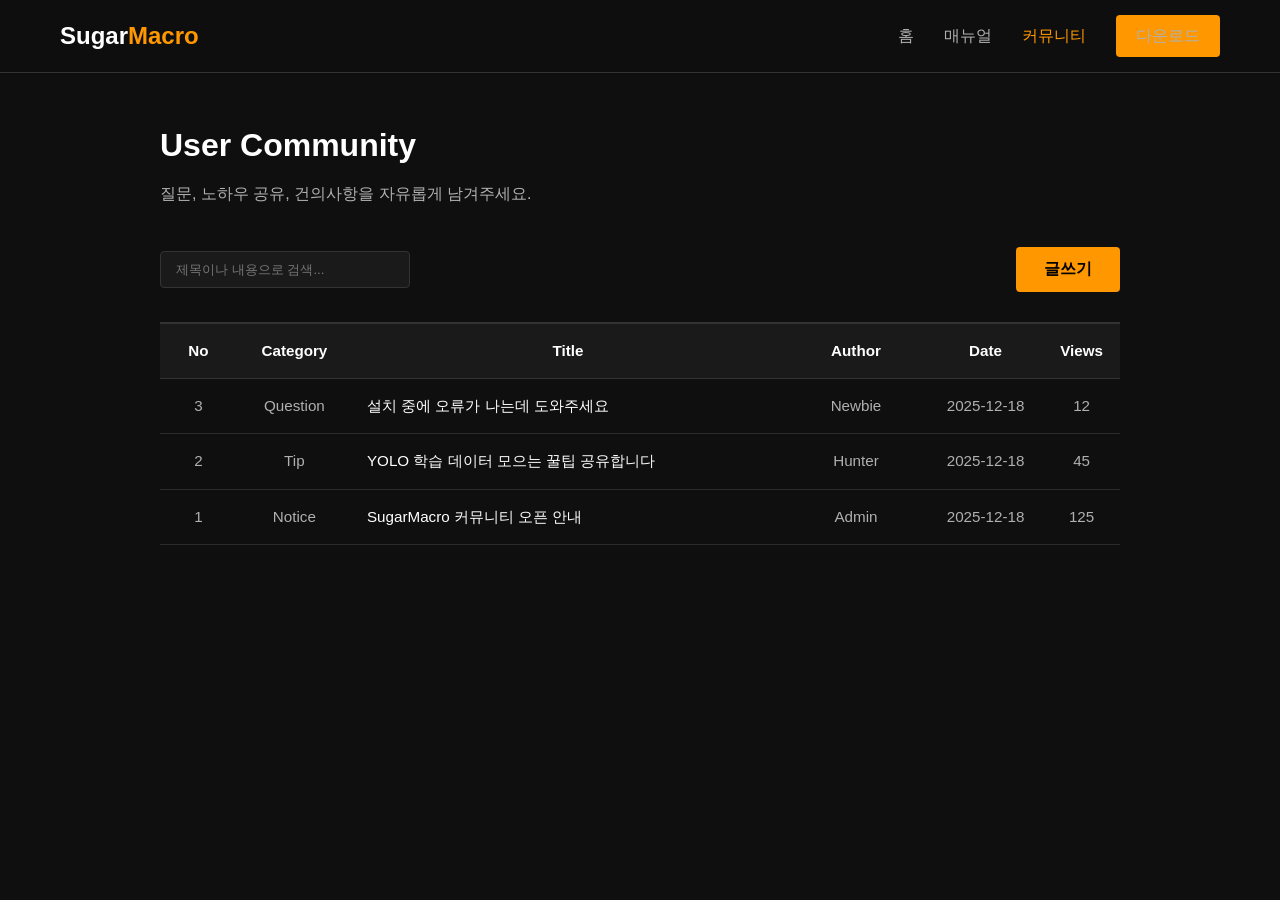
==== community.html @ a1895cc7 "Prepare for GitHub Pages Deployment" ====
<!DOCTYPE html>
<html lang="ko">

<head>
    <meta charset="UTF-8">
    <meta name="viewport" content="width=device-width, initial-scale=1.0">
    <title>Community - SugarMacro</title>
    <link rel="stylesheet" href="css/style.css">
</head>

<body>
    <nav class="navbar">
        <div class="nav-container">
            <div class="logo"><a href="index.html">Sugar<span class="highlight">Macro</span></a></div>
            <ul class="nav-links">
                <li><a href="index.html">홈</a></li>
                <li><a href="usage.html">매뉴얼</a></li>
                <li><a href="community.html" class="active">커뮤니티</a></li>
                <li><a href="download.html" class="btn-primary" style="padding: 8px 20px;">다운로드</a></li>
            </ul>
        </div>
    </nav>

    <div class="board-container">
        <h1 style="margin-bottom: 10px;">User Community</h1>
        <p style="color: var(--text-muted); margin-bottom: 40px;">질문, 노하우 공유, 건의사항을 자유롭게 남겨주세요.</p>

        <div class="board-header">
            <div class="board-search">
                <input type="text" id="searchInput" placeholder="제목이나 내용으로 검색...">
            </div>
            <button class="btn-primary" onclick="openWriteModal()">글쓰기</button>
        </div>

        <table class="board-table">
            <thead>
                <tr>
                    <th width="8%">No</th>
                    <th width="12%">Category</th>
                    <th width="45%">Title</th>
                    <th width="15%">Author</th>
                    <th width="12%">Date</th>
                    <th width="8%">Views</th>
                </tr>
            </thead>
            <tbody id="boardList">
                <!-- JS will populate this -->
            </tbody>
        </table>

        <!-- Write Modal -->
        <div id="writeModal" class="modal">
            <div class="modal-content">
                <span class="close-modal" onclick="closeWriteModal()">&times;</span>
                <h2 style="margin-bottom: 20px;">새 게시글 작성</h2>
                <form id="writeForm" class="write-form" onsubmit="submitPost(event)">
                    <div style="display: flex; gap: 10px;">
                        <input type="text" id="postAuthor" placeholder="작성자명" required style="flex: 1;">
                        <select id="postCategory" style="flex: 1;">
                            <option value="General">자유</option>
                            <option value="Question">질문</option>
                            <option value="Tip">노하우</option>
                        </select>
                    </div>
                    <input type="text" id="postTitle" placeholder="제목을 입력하세요" required>
                    <textarea id="postContent" placeholder="내용을 입력하세요..." required></textarea>
                    <div style="text-align: right; margin-top: 10px;">
                        <button type="button" class="btn-secondary" onclick="closeWriteModal()">취소</button>
                        <button type="submit" class="btn-primary">등록</button>
                    </div>
                </form>
            </div>
        </div>

        <!-- View Modal -->
        <div id="viewModal" class="modal">
            <div class="modal-content">
                <span class="close-modal" onclick="closeViewModal()">&times;</span>
                <div id="viewContent">
                    <!-- JS populated -->
                </div>
            </div>
        </div>

    </div>

    <script src="js/community.js"></script>
</body>

</html>
---- css/style.css ----
:root {
    --bg-color: #0f0f0f;
    /* Deep Dark Grey/Black */
    --surface-bg: #1a1a1a;
    --card-bg: #222222;
    --primary: #FF9800;
    /* Vibrant Orange */
    --secondary: #FFB74D;
    --text-main: #ffffff;
    --text-muted: #b0b0b0;
    --border-color: #333333;
    --font-heading: 'Pretendard', 'Inter', sans-serif;
    /* Korean friendly font */
    --font-body: 'Pretendard', 'Inter', sans-serif;
    --sidebar-width: 250px;
}

@import url("https://cdn.jsdelivr.net/gh/orioncactus/pretendard@v1.3.9/dist/web/static/pretendard.css");

* {
    margin: 0;
    padding: 0;
    box-sizing: border-box;
}

body {
    background-color: var(--bg-color);
    color: var(--text-main);
    font-family: var(--font-body);
    overflow-x: hidden;
    line-height: 1.6;
}

/* Utilities */
.container {
    max-width: 1200px;
    margin: 0 auto;
    padding: 0 20px;
}

.highlight {
    color: var(--primary);
}

.btn-primary {
    background: var(--primary);
    color: #000;
    font-weight: 700;
    padding: 12px 28px;
    border-radius: 4px;
    text-decoration: none;
    transition: all 0.2s;
    border: none;
    cursor: pointer;
    font-size: 1rem;
    display: inline-block;
}

.btn-primary:hover {
    background: var(--secondary);
    transform: translateY(-2px);
}

.btn-secondary {
    background: transparent;
    border: 1px solid var(--text-muted);
    color: var(--text-main);
    padding: 12px 28px;
    border-radius: 4px;
    text-decoration: none;
    transition: all 0.2s;
    font-size: 1rem;
    display: inline-block;
}

.btn-secondary:hover {
    border-color: var(--text-main);
    background: rgba(255, 255, 255, 0.05);
}

/* Navbar */
.navbar {
    background: rgba(15, 15, 15, 0.9);
    backdrop-filter: blur(10px);
    border-bottom: 1px solid var(--border-color);
    position: fixed;
    top: 0;
    width: 100%;
    z-index: 1000;
    padding: 15px 0;
}

.nav-container {
    display: flex;
    justify-content: space-between;
    align-items: center;
    max-width: 1200px;
    margin: 0 auto;
    padding: 0 20px;
}

.logo a {
    font-size: 1.5rem;
    font-weight: 800;
    color: var(--text-main);
    text-decoration: none;
    font-family: var(--font-heading);
}

.nav-links {
    display: flex;
    gap: 30px;
    list-style: none;
    align-items: center;
}

.nav-links a {
    color: var(--text-muted);
    text-decoration: none;
    font-weight: 500;
    transition: color 0.2s;
}

.nav-links a:hover,
.nav-links a.active {
    color: var(--primary);
}

/* Hero Section */
#hero {
    height: 100vh;
    display: flex;
    align-items: center;
    padding-top: 80px;
    position: relative;
    overflow: hidden;
}

.hero-bg-img {
    position: absolute;
    top: 50%;
    right: 0;
    transform: translateY(-50);
    width: 65%;
    /* Larger */
    opacity: 0.8;
    /* Much brighter */
    z-index: -1;
    mask-image: linear-gradient(to left, rgba(0, 0, 0, 1), rgba(0, 0, 0, 0.1));
    -webkit-mask-image: linear-gradient(to left, rgba(0, 0, 0, 1), rgba(0, 0, 0, 0.1));
    filter: contrast(1.2) saturate(1.2);
    /* Pop colors */
}

/* Feature Tabs Section */
#features {
    padding: 100px 0;
    background: var(--surface-bg);
    background-image: url('../assets/tech_texture.png');
    background-blend-mode: overlay;
    background-size: 200px;
    background-attachment: fixed;
}

.features-layout {
    display: flex;
    gap: 50px;
    margin-top: 50px;
    align-items: flex-start;
}

.feature-list {
    flex: 1;
    display: flex;
    flex-direction: column;
    gap: 20px;
}

.feature-item {
    padding: 25px;
    border-left: 3px solid var(--border-color);
    cursor: pointer;
    transition: all 0.3s;
}

.feature-item h3 {
    font-size: 1.5rem;
    margin-bottom: 10px;
    color: var(--text-muted);
}

.feature-item p {
    color: var(--text-muted);
    font-size: 1rem;
    display: none;
    /* Hidden by default */
}

/* Active State */
.feature-item.active {
    border-left-color: var(--primary);
    background: linear-gradient(90deg, rgba(255, 152, 0, 0.05), transparent);
}

.feature-item.active h3 {
    color: var(--text-main);
}

.feature-item.active p {
    display: block;
    animation: slideDown 0.3s ease;
}

@keyframes slideDown {
    from {
        opacity: 0;
        transform: translateY(-10px);
    }

    to {
        opacity: 1;
        transform: translateY(0);
    }
}

.feature-visual {
    flex: 1.5;
    background: #000;
    border-radius: 8px;
    overflow: hidden;
    border: 1px solid var(--border-color);
    aspect-ratio: 16/9;
    position: relative;
    display: flex;
    align-items: center;
    justify-content: center;
}

.feature-img-placeholder {
    color: var(--text-muted);
    font-size: 1.2rem;
}

/* Specs Table */
#specs {
    padding: 100px 0;
}

.specs-table {
    width: 100%;
    border-collapse: collapse;
    margin-top: 40px;
    border: 1px solid var(--border-color);
}

.specs-table th,
.specs-table td {
    padding: 20px;
    text-align: left;
    border-bottom: 1px solid var(--border-color);
}

.specs-table th {
    background: var(--surface-bg);
    color: var(--text-muted);
    width: 30%;
}

/* Community Page Styles */
.board-container {
    padding: 120px 20px 80px;
    max-width: 1000px;
    margin: 0 auto;
    min-height: 80vh;
}

.board-header {
    display: flex;
    justify-content: space-between;
    align-items: center;
    margin-bottom: 30px;
}

.board-search input {
    padding: 10px 15px;
    background: var(--surface-bg);
    border: 1px solid var(--border-color);
    color: var(--text-main);
    border-radius: 4px;
    width: 250px;
}

.board-table {
    width: 100%;
    border-collapse: collapse;
    font-size: 0.95rem;
}

.board-table th {
    background: var(--surface-bg);
    padding: 15px;
    text-align: center;
    border-top: 2px solid var(--border-color);
    border-bottom: 1px solid var(--border-color);
}

.board-table td {
    padding: 15px;
    border-bottom: 1px solid #2a2a2a;
    text-align: center;
    color: var(--text-muted);
}

.board-table td.title-col {
    text-align: left;
    color: var(--text-main);
    cursor: pointer;
}

.board-table td.title-col:hover {
    text-decoration: underline;
    color: var(--primary);
}

/* Simple Modal */
.modal {
    display: none;
    position: fixed;
    z-index: 2000;
    left: 0;
    top: 0;
    width: 100%;
    height: 100%;
    background-color: rgba(0, 0, 0, 0.8);
    backdrop-filter: blur(5px);
}

.modal-content {
    background-color: var(--surface-bg);
    margin: 5% auto;
    padding: 40px;
    border: 1px solid var(--border-color);
    width: 80%;
    max-width: 800px;
    border-radius: 8px;
    position: relative;
    box-shadow: 0 10px 30px rgba(0, 0, 0, 0.5);
}

.close-modal {
    color: #aaa;
    float: right;
    font-size: 28px;
    font-weight: bold;
    cursor: pointer;
}

.close-modal:hover {
    color: var(--text-main);
}

.write-form {
    display: flex;
    flex-direction: column;
    gap: 15px;
}

.write-form input,
.write-form textarea,
.write-form select {
    background: #0f0f0f;
    border: 1px solid var(--border-color);
    padding: 12px;
    color: var(--text-main);
    border-radius: 4px;
    font-family: inherit;
}

.write-form textarea {
    height: 300px;
    resize: vertical;
}

/* Responsive */
@media (max-width: 768px) {
    .features-layout {
        flex-direction: column;
    }

    .nav-links {
        display: none;
    }

    .board-table th:nth-child(4),
    .board-table td:nth-child(4),
    .board-table th:nth-child(5),
    .board-table td:nth-child(5) {
        display: none;
        /* Hide Date/View on mobile */
    }
}

/* Documentation Images */
.doc-img {
    width: 100%;
    border-radius: 8px;
    margin: 20px 0;
    border: 1px solid var(--border-color);
    box-shadow: 0 5px 15px rgba(0, 0, 0, 0.3);
}

/* Documentation Images & Layout */
.doc-grid {
    display: grid;
    grid-template-columns: 1fr;
    gap: 2rem;
    align-items: start;
    margin-top: 1.5rem;
}

@media (min-width: 968px) {
    .doc-grid {
        grid-template-columns: 1fr 1fr;
    }

    .doc-grid.reverse {
        direction: rtl;
    }

    .doc-grid.reverse>* {
        direction: ltr;
    }
}

.doc-text {
    line-height: 1.7;
}

.doc-img {
    width: 100%;
    max-height: 400px;
    object-fit: contain;
    background: #111;
    border-radius: 8px;
    border: 1px solid var(--border-color);
    box-shadow: 0 5px 15px rgba(0, 0, 0, 0.3);
    transition: transform 0.3s;
}

.doc-img:hover {
    transform: scale(1.02);
}

/* --- Visual Enhancements --- */

/* 1. Gradient Text */
.text-gradient {
    background: linear-gradient(135deg, var(--primary), #ff4d4d);
    -webkit-background-clip: text;
    -webkit-text-fill-color: transparent;
    background-clip: text;
    color: transparent;
}

/* 2. Floating Animation */
@keyframes float {
    0% {
        transform: translateY(0px);
    }

    50% {
        transform: translateY(-20px);
    }

    100% {
        transform: translateY(0px);
    }
}

.floating {
    animation: float 6s ease-in-out infinite;
}

/* 3. Neon Glow Button */
.btn-primary.glow {
    position: relative;
    overflow: hidden;
    transition: all 0.3s ease;
}

.btn-primary.glow:hover {
    box-shadow: 0 0 20px rgba(255, 159, 28, 0.6), 0 0 40px rgba(255, 159, 28, 0.3);
    transform: translateY(-2px);
}

.btn-primary.glow::after {
    content: '';
    position: absolute;
    top: -50%;
    left: -50%;
    width: 200%;
    height: 200%;
    background: radial-gradient(circle, rgba(255, 255, 255, 0.2) 0%, transparent 60%);
    opacity: 0;
    transform: scale(0.5);
    transition: opacity 0.3s, transform 0.3s;
}

.btn-primary.glow:hover::after {
    opacity: 1;
    transform: scale(1);
}

/* 4. Animated Grid Background */
.hero-animated-bg {
    position: absolute;
    top: 0;
    left: 0;
    width: 100%;
    height: 100%;
    z-index: -2;
    background:
        linear-gradient(transparent 0%, rgba(255, 159, 28, 0.05) 50%, transparent 100%),
        linear-gradient(90deg, rgba(255, 255, 255, 0.03) 1px, transparent 1px),
        linear-gradient(rgba(255, 255, 255, 0.03) 1px, transparent 1px);
    background-size: 100% 100%, 40px 40px, 40px 40px;
    animation: gridMove 20s linear infinite;
    opacity: 0.5;
}

@keyframes gridMove {
    0% {
        background-position: 0 0, 0 0, 0 0;
    }

    100% {
        background-position: 0 100%, 0 0, 0 40px;
    }
}

/* Scroll Reveal */
.reveal {
    opacity: 0;
    transform: translateY(30px);
    transition: all 1s ease;
}

.reveal.active {
    opacity: 1;
    transform: translateY(0);
}

/* --- Documentation Layout (Renewal) --- */
.doc-header-spacer {
    height: 100px;
    /* Space for fixed navbar */
}

.doc-layout {
    display: grid;
    grid-template-columns: 250px 1fr;
    gap: 40px;
    max-width: 1200px;
    margin: 0 auto;
    padding: 40px 20px;
    position: relative;
    align-items: start;
}

/* Sidebar */
.doc-sidebar {
    position: sticky;
    top: 100px;
    background: rgba(255, 255, 255, 0.03);
    backdrop-filter: blur(10px);
    border: 1px solid rgba(255, 255, 255, 0.1);
    border-radius: 12px;
    padding: 20px;
}

.doc-sidebar h3 {
    font-size: 1.1rem;
    margin-bottom: 20px;
    color: var(--primary);
    text-transform: uppercase;
    letter-spacing: 1px;
}

.doc-nav li {
    margin-bottom: 10px;
}

.doc-nav a {
    display: block;
    padding: 8px 12px;
    color: var(--text-muted);
    transition: all 0.3s;
    border-radius: 6px;
    font-size: 0.95rem;
}

.doc-nav a:hover,
.doc-nav a.active {
    color: #fff;
    background: rgba(255, 159, 28, 0.1);
    padding-left: 18px;
    /* Slide effect */
}

/* Main Content Area */
.doc-main {
    display: flex;
    flex-direction: column;
    gap: 40px;
}

.doc-card {
    background: rgba(20, 20, 20, 0.8);
    border: 1px solid rgba(255, 255, 255, 0.05);
    border-radius: 16px;
    padding: 40px;
    box-shadow: 0 10px 30px rgba(0, 0, 0, 0.3);
}

.doc-card h2 {
    font-size: 1.8rem;
    margin-bottom: 25px;
    padding-bottom: 15px;
    border-bottom: 1px solid rgba(255, 255, 255, 0.1);
    color: #fff;
}

/* Step Guide Styles */
.step-guide {
    display: flex;
    flex-direction: column;
    gap: 20px;
}

.step-item {
    display: flex;
    gap: 20px;
    background: rgba(255, 255, 255, 0.02);
    padding: 20px;
    border-radius: 10px;
    border-left: 3px solid var(--primary);
}

.step-badge {
    background: var(--primary);
    color: #000;
    width: 30px;
    height: 30px;
    border-radius: 50%;
    display: flex;
    align-items: center;
    justify-content: center;
    font-weight: bold;
    flex-shrink: 0;
}

/* Responsive */
@media (max-width: 900px) {
    .doc-layout {
        grid-template-columns: 1fr;
    }

}

/* --- Main Page Renewal --- */

/* Hero Glass Card */
.hero-glass {
    background: rgba(255, 255, 255, 0.03);
    backdrop-filter: blur(10px);
    border: 1px solid rgba(255, 255, 255, 0.1);
    padding: 60px;
    border-radius: 24px;
    max-width: 800px;
    position: relative;
    z-index: 1;
    box-shadow: 0 20px 50px rgba(0, 0, 0, 0.5);
}

.hero-title {
    font-family: 'Orbitron', 'Pretendard', sans-serif;
    /* Tech feel */
    font-size: 3.5rem;
    line-height: 1.2;
    margin-bottom: 30px;
    text-shadow: 0 0 20px rgba(255, 159, 28, 0.3);
}

/* Stats Section */
.stats-section {
    padding: 60px 0;
    background: linear-gradient(to bottom, #0f0f0f, #161616);
    border-bottom: 1px solid var(--border-color);
}

.stats-grid {
    display: flex;
    justify-content: space-around;
    flex-wrap: wrap;
    gap: 30px;
    text-align: center;
}

.stat-item h3 {
    font-size: 3rem;
    font-weight: 800;
    color: var(--primary);
    font-family: 'Orbitron', sans-serif;
    margin-bottom: 10px;
}

.stat-item p {
    color: var(--text-muted);
    font-size: 1.1rem;
    text-transform: uppercase;
    letter-spacing: 2px;
}

/* Responsive adjustment for Hero */
@media (max-width: 768px) {
    .hero-title {
        font-size: 2.2rem;
    }

    .hero-glass {
        padding: 30px;
    }

    .stats-grid {
        flex-direction: column;
        align-items: center;
    }
}
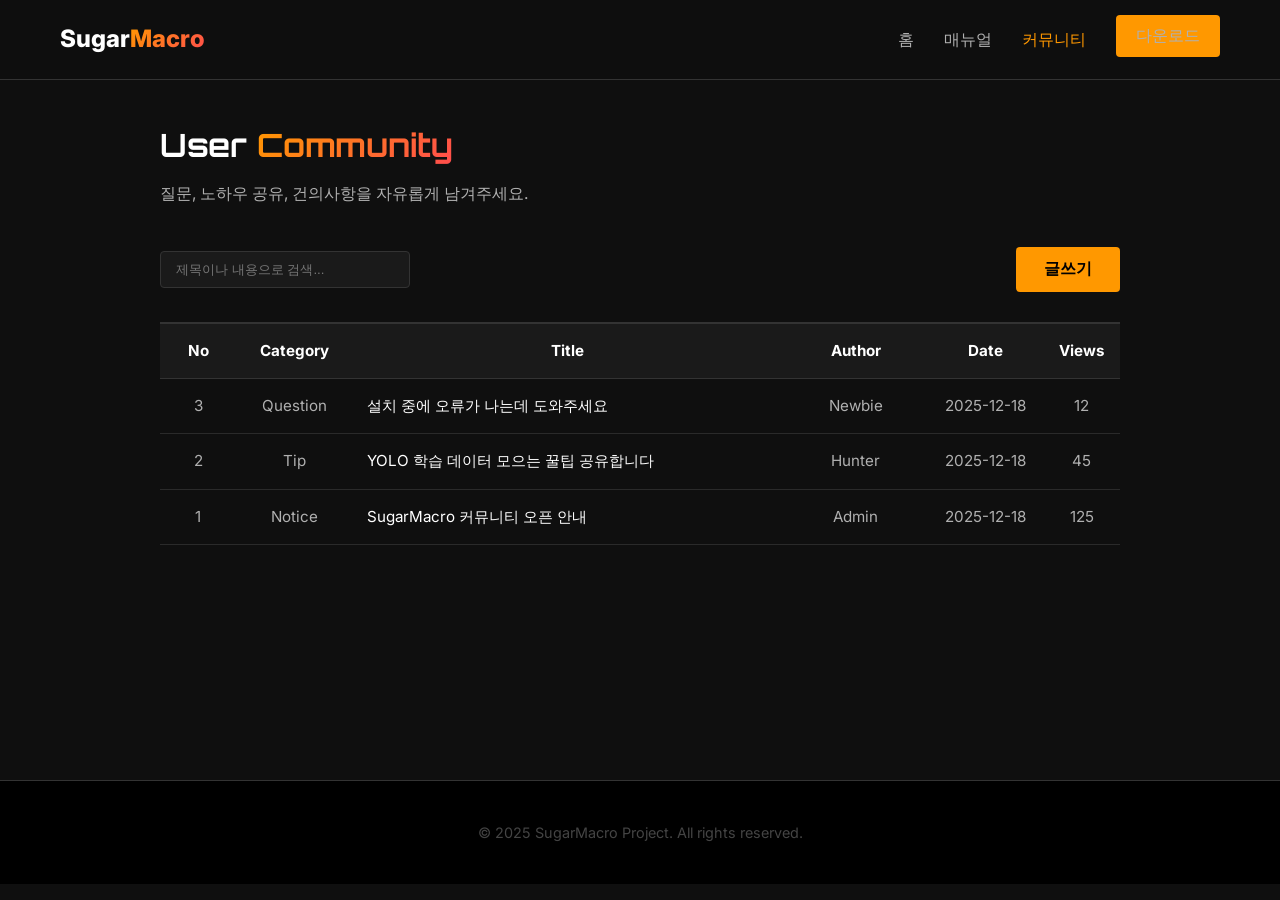
==== commit 6359ea1b: "Renew community.html with modern design" ====
--- a/community.html
+++ b/community.html
@@ -4,32 +4,38 @@
 <head>
     <meta charset="UTF-8">
     <meta name="viewport" content="width=device-width, initial-scale=1.0">
-    <title>Community - SugarMacro</title>
+    <title>커뮤니티 - SugarMacro</title>
     <link rel="stylesheet" href="css/style.css">
+    <link rel="preconnect" href="https://fonts.googleapis.com">
+    <link rel="preconnect" href="https://fonts.gstatic.com" crossorigin>
+    <link
+        href="https://fonts.googleapis.com/css2?family=Inter:wght@300;400;600;800&family=Orbitron:wght@500;700;900&display=swap"
+        rel="stylesheet">
 </head>
 
 <body>
-    <nav class="navbar">
+    <nav class="navbar glass">
         <div class="nav-container">
-            <div class="logo"><a href="index.html">Sugar<span class="highlight">Macro</span></a></div>
+            <div class="logo"><a href="index.html">Sugar<span class="highlight text-gradient">Macro</span></a></div>
             <ul class="nav-links">
                 <li><a href="index.html">홈</a></li>
                 <li><a href="usage.html">매뉴얼</a></li>
                 <li><a href="community.html" class="active">커뮤니티</a></li>
-                <li><a href="download.html" class="btn-primary" style="padding: 8px 20px;">다운로드</a></li>
+                <li><a href="download.html" class="btn-primary glow" style="padding: 8px 20px;">다운로드</a></li>
             </ul>
         </div>
     </nav>
 
     <div class="board-container">
-        <h1 style="margin-bottom: 10px;">User Community</h1>
+        <h1 style="margin-bottom: 10px; font-family: 'Orbitron', sans-serif;">User <span
+                class="highlight text-gradient">Community</span></h1>
         <p style="color: var(--text-muted); margin-bottom: 40px;">질문, 노하우 공유, 건의사항을 자유롭게 남겨주세요.</p>
 
         <div class="board-header">
             <div class="board-search">
                 <input type="text" id="searchInput" placeholder="제목이나 내용으로 검색...">
             </div>
-            <button class="btn-primary" onclick="openWriteModal()">글쓰기</button>
+            <button class="btn-primary glow" onclick="openWriteModal()">글쓰기</button>
         </div>
 
         <table class="board-table">
@@ -66,7 +72,7 @@
                     <textarea id="postContent" placeholder="내용을 입력하세요..." required></textarea>
                     <div style="text-align: right; margin-top: 10px;">
                         <button type="button" class="btn-secondary" onclick="closeWriteModal()">취소</button>
-                        <button type="submit" class="btn-primary">등록</button>
+                        <button type="submit" class="btn-primary glow">등록</button>
                     </div>
                 </form>
             </div>
@@ -84,6 +90,15 @@
 
     </div>
 
+    <footer
+        style="background: #000; padding: 40px 0; text-align: center; border-top: 1px solid var(--border-color); margin-top: 60px;">
+        <div class="container">
+            <p style="font-size: 0.9rem; color: #444;">
+                &copy; 2025 SugarMacro Project. All rights reserved.
+            </p>
+        </div>
+    </footer>
+
     <script src="js/community.js"></script>
 </body>
 
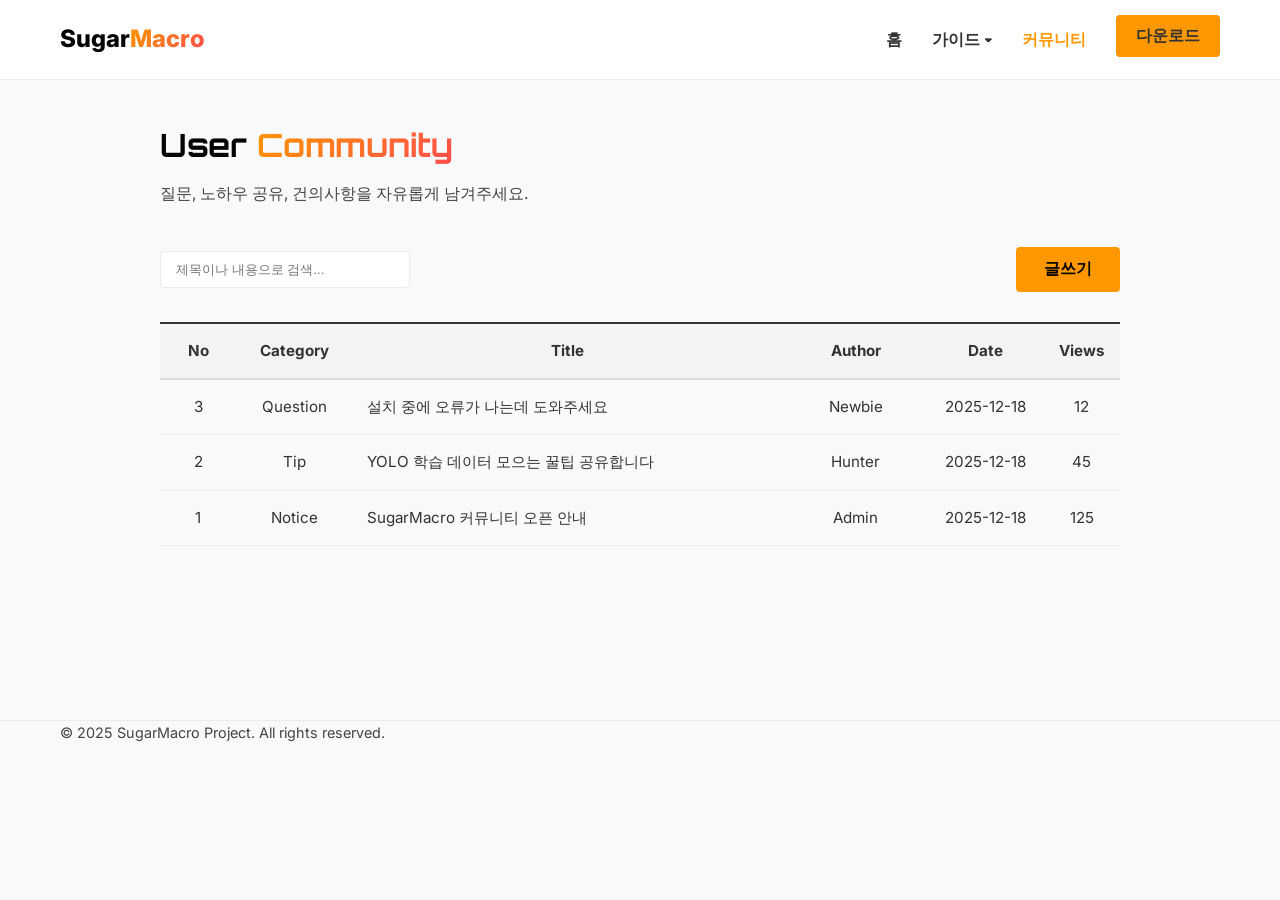
==== commit f1f50f63: "Renew website: Bright theme, Dual products, Mobile support, Stats update" ====
--- a/community.html
+++ b/community.html
@@ -13,13 +13,26 @@
         rel="stylesheet">
 </head>
 
-<body>
-    <nav class="navbar glass">
+<body class="light-theme">
+    <nav class="navbar">
         <div class="nav-container">
             <div class="logo"><a href="index.html">Sugar<span class="highlight text-gradient">Macro</span></a></div>
+
+            <div class="hamburger" onclick="toggleMenu()">
+                <span></span>
+                <span></span>
+                <span></span>
+            </div>
+
             <ul class="nav-links">
                 <li><a href="index.html">홈</a></li>
-                <li><a href="usage.html">매뉴얼</a></li>
+                <li class="nav-dropdown">
+                    <a href="#">가이드 ▾</a>
+                    <div class="nav-dropdown-content">
+                        <a href="usage_yolo.html">🤖 YOLO Studio 가이드</a>
+                        <a href="usage.html">🎮 SugarMacro 가이드</a>
+                    </div>
+                </li>
                 <li><a href="community.html" class="active">커뮤니티</a></li>
                 <li><a href="download.html" class="btn-primary glow" style="padding: 8px 20px;">다운로드</a></li>
             </ul>
@@ -27,13 +40,14 @@
     </nav>
 
     <div class="board-container">
-        <h1 style="margin-bottom: 10px; font-family: 'Orbitron', sans-serif;">User <span
+        <h1 style="margin-bottom: 10px; font-family: 'Orbitron', sans-serif; color: var(--text-main-light);">User <span
                 class="highlight text-gradient">Community</span></h1>
-        <p style="color: var(--text-muted); margin-bottom: 40px;">질문, 노하우 공유, 건의사항을 자유롭게 남겨주세요.</p>
+        <p style="color: var(--text-muted-light); margin-bottom: 40px;">질문, 노하우 공유, 건의사항을 자유롭게 남겨주세요.</p>
 
         <div class="board-header">
             <div class="board-search">
-                <input type="text" id="searchInput" placeholder="제목이나 내용으로 검색...">
+                <input type="text" id="searchInput" placeholder="제목이나 내용으로 검색..."
+                    style="color: var(--text-main-light); background: var(--surface-bg-light); border: 1px solid var(--border-color-light);">
             </div>
             <button class="btn-primary glow" onclick="openWriteModal()">글쓰기</button>
         </div>
@@ -56,22 +70,29 @@
 
         <!-- Write Modal -->
         <div id="writeModal" class="modal">
-            <div class="modal-content">
-                <span class="close-modal" onclick="closeWriteModal()">&times;</span>
-                <h2 style="margin-bottom: 20px;">새 게시글 작성</h2>
+            <div class="modal-content"
+                style="background: var(--surface-bg-light); border: 1px solid var(--border-color-light);">
+                <span class="close-modal" onclick="closeWriteModal()"
+                    style="color: var(--text-muted-light);">&times;</span>
+                <h2 style="margin-bottom: 20px; color: var(--text-main-light);">새 게시글 작성</h2>
                 <form id="writeForm" class="write-form" onsubmit="submitPost(event)">
                     <div style="display: flex; gap: 10px;">
-                        <input type="text" id="postAuthor" placeholder="작성자명" required style="flex: 1;">
-                        <select id="postCategory" style="flex: 1;">
+                        <input type="text" id="postAuthor" placeholder="작성자명" required
+                            style="flex: 1; color: var(--text-main-light); background: var(--bg-color-light); border: 1px solid var(--border-color-light);">
+                        <select id="postCategory"
+                            style="flex: 1; color: var(--text-main-light); background: var(--bg-color-light); border: 1px solid var(--border-color-light);">
                             <option value="General">자유</option>
                             <option value="Question">질문</option>
                             <option value="Tip">노하우</option>
                         </select>
                     </div>
-                    <input type="text" id="postTitle" placeholder="제목을 입력하세요" required>
-                    <textarea id="postContent" placeholder="내용을 입력하세요..." required></textarea>
+                    <input type="text" id="postTitle" placeholder="제목을 입력하세요" required
+                        style="color: var(--text-main-light); background: var(--bg-color-light); border: 1px solid var(--border-color-light);">
+                    <textarea id="postContent" placeholder="내용을 입력하세요..." required
+                        style="color: var(--text-main-light); background: var(--bg-color-light); border: 1px solid var(--border-color-light);"></textarea>
                     <div style="text-align: right; margin-top: 10px;">
-                        <button type="button" class="btn-secondary" onclick="closeWriteModal()">취소</button>
+                        <button type="button" class="btn-secondary" onclick="closeWriteModal()"
+                            style="color: var(--text-muted-light); border-color: var(--text-muted-light);">취소</button>
                         <button type="submit" class="btn-primary glow">등록</button>
                     </div>
                 </form>
@@ -80,9 +101,11 @@
 
         <!-- View Modal -->
         <div id="viewModal" class="modal">
-            <div class="modal-content">
-                <span class="close-modal" onclick="closeViewModal()">&times;</span>
-                <div id="viewContent">
+            <div class="modal-content"
+                style="background: var(--surface-bg-light); border: 1px solid var(--border-color-light);">
+                <span class="close-modal" onclick="closeViewModal()"
+                    style="color: var(--text-muted-light);">&times;</span>
+                <div id="viewContent" style="color: var(--text-main-light);">
                     <!-- JS populated -->
                 </div>
             </div>
@@ -90,16 +113,29 @@
 
     </div>
 
-    <footer
-        style="background: #000; padding: 40px 0; text-align: center; border-top: 1px solid var(--border-color); margin-top: 60px;">
+    <footer>
         <div class="container">
-            <p style="font-size: 0.9rem; color: #444;">
+            <p style="font-size: 0.9rem;">
                 &copy; 2025 SugarMacro Project. All rights reserved.
             </p>
         </div>
     </footer>
 
     <script src="js/community.js"></script>
+    <script>
+        function toggleMenu() {
+            document.querySelector('.nav-links').classList.toggle('active');
+        }
+
+        document.querySelectorAll('.nav-dropdown > a').forEach(link => {
+            link.addEventListener('click', function (e) {
+                if (window.innerWidth <= 768) {
+                    e.preventDefault();
+                    this.parentElement.classList.toggle('open');
+                }
+            });
+        });
+    </script>
 </body>
 
 </html>
--- a/css/style.css
+++ b/css/style.css
@@ -1,4 +1,5 @@
 :root {
+    /* Dark Theme (Default) */
     --bg-color: #0f0f0f;
     /* Deep Dark Grey/Black */
     --surface-bg: #1a1a1a;
@@ -6,6 +7,8 @@
     --primary: #FF9800;
     /* Vibrant Orange */
     --secondary: #FFB74D;
+    --purple: #7c3aed;
+    --purple-light: #a855f7;
     --text-main: #ffffff;
     --text-muted: #b0b0b0;
     --border-color: #333333;
@@ -13,6 +16,14 @@
     /* Korean friendly font */
     --font-body: 'Pretendard', 'Inter', sans-serif;
     --sidebar-width: 250px;
+
+    /* Light Theme Variables */
+    --bg-color-light: #f8f9fa;
+    --surface-bg-light: #ffffff;
+    --card-bg-light: #ffffff;
+    --text-main-light: #050505;
+    --text-muted-light: #444444;
+    --border-color-light: #e9ecef;
 }
 
 @import url("https://cdn.jsdelivr.net/gh/orioncactus/pretendard@v1.3.9/dist/web/static/pretendard.css");
@@ -735,4 +746,587 @@
         flex-direction: column;
         align-items: center;
     }
+}
+
+/* ================================================
+   LIGHT THEME STYLES
+   ================================================ */
+
+body.light-theme {
+    background-color: var(--bg-color-light);
+    color: var(--text-main-light);
+}
+
+.light-theme .navbar {
+    background: rgba(255, 255, 255, 0.95);
+    border-bottom: 1px solid var(--border-color-light);
+}
+
+.light-theme .logo a {
+    color: var(--text-main-light);
+}
+
+.light-theme .nav-links a {
+    color: #333333;
+    font-weight: 600;
+}
+
+.light-theme .nav-links a:hover,
+.light-theme .nav-links a.active {
+    color: var(--primary);
+    font-weight: 700;
+}
+
+.light-theme .hero-glass {
+    background: rgba(255, 255, 255, 0.8);
+    border: 1px solid var(--border-color-light);
+    box-shadow: 0 20px 50px rgba(0, 0, 0, 0.1);
+}
+
+.light-theme .hero-title {
+    color: var(--text-main-light);
+    text-shadow: none;
+}
+
+.light-theme .hero-desc {
+    color: var(--text-muted-light);
+}
+
+.light-theme .hero-animated-bg {
+    background:
+        linear-gradient(transparent 0%, rgba(124, 58, 237, 0.03) 50%, transparent 100%),
+        linear-gradient(90deg, rgba(0, 0, 0, 0.03) 1px, transparent 1px),
+        linear-gradient(rgba(0, 0, 0, 0.03) 1px, transparent 1px);
+}
+
+.light-theme .stats-section {
+    background: linear-gradient(to bottom, #f8f9fa, #ffffff);
+    border-bottom: 1px solid var(--border-color-light);
+}
+
+.light-theme .stat-item p {
+    color: var(--text-muted-light);
+}
+
+.light-theme #features {
+    background: #ffffff;
+    background-image: none;
+}
+
+.light-theme footer {
+    background: #f8f9fa !important;
+    border-top: 1px solid var(--border-color-light) !important;
+}
+
+.light-theme footer p {
+    color: #444444 !important;
+}
+
+/* Light Theme Community Table */
+.light-theme .board-table th {
+    background: #f1f3f5;
+    color: #333;
+    border-bottom: 2px solid #ddd;
+    font-weight: 700;
+}
+
+.light-theme .board-table td {
+    border-bottom: 1px solid #eee;
+    color: #333;
+}
+
+.light-theme .board-table tr:hover {
+    background-color: #f8f9fa;
+}
+
+/* Light Theme Buttons & Cards */
+.light-theme .btn-secondary {
+    border-color: #333;
+    color: #333 !important;
+}
+
+.light-theme .btn-secondary:hover {
+    background: rgba(0, 0, 0, 0.05);
+    border-color: #000;
+}
+
+.light-theme .doc-card {
+    background: #ffffff;
+    border: 1px solid var(--border-color-light);
+    color: var(--text-main-light);
+}
+
+.light-theme .doc-sidebar {
+    background: transparent;
+}
+
+.light-theme .doc-nav a {
+    color: var(--text-muted-light);
+}
+
+.light-theme .doc-nav a.active {
+    color: var(--primary);
+    background: rgba(255, 152, 0, 0.1);
+}
+
+.light-theme .feature-grid>div {
+    background: #f8f9fa !important;
+    border: 1px solid var(--border-color-light) !important;
+}
+
+.light-theme .feature-grid p {
+    color: var(--text-muted-light) !important;
+}
+
+/* ================================================
+   PRODUCT CARDS (Dual Download)
+   ================================================ */
+
+.product-grid {
+    display: grid;
+    grid-template-columns: repeat(2, 1fr);
+    gap: 30px;
+    margin: 40px 0;
+}
+
+.product-card {
+    background: var(--card-bg);
+    border-radius: 16px;
+    padding: 40px;
+    text-align: center;
+    transition: all 0.3s ease;
+    border: 1px solid var(--border-color);
+    box-shadow: 0 10px 30px rgba(0, 0, 0, 0.3);
+}
+
+.product-card:hover {
+    transform: translateY(-5px);
+    box-shadow: 0 20px 40px rgba(0, 0, 0, 0.4);
+}
+
+.product-card.yolo {
+    border-top: 4px solid var(--purple);
+}
+
+.product-card.macro {
+    border-top: 4px solid var(--primary);
+}
+
+.product-card .product-icon {
+    width: 80px;
+    height: 80px;
+    margin: 0 auto 20px;
+    border-radius: 16px;
+}
+
+.product-card h3 {
+    font-size: 1.5rem;
+    margin-bottom: 10px;
+}
+
+.product-card .product-desc {
+    color: var(--text-muted);
+    font-size: 0.95rem;
+    margin-bottom: 20px;
+    min-height: 60px;
+}
+
+.product-card .product-version {
+    font-size: 0.85rem;
+    color: var(--text-muted);
+    margin-bottom: 20px;
+}
+
+.btn-purple {
+    background: var(--purple);
+    color: #fff;
+    font-weight: 700;
+    padding: 12px 28px;
+    border-radius: 4px;
+    text-decoration: none;
+    transition: all 0.2s;
+    border: none;
+    cursor: pointer;
+    font-size: 1rem;
+    display: inline-block;
+}
+
+.btn-purple:hover {
+    background: var(--purple-light);
+    transform: translateY(-2px);
+}
+
+.btn-purple.glow:hover {
+    box-shadow: 0 0 20px rgba(124, 58, 237, 0.6), 0 0 40px rgba(124, 58, 237, 0.3);
+}
+
+/* Light theme product cards */
+.light-theme .product-card {
+    background: var(--card-bg-light);
+    border: 1px solid var(--border-color-light);
+    box-shadow: 0 10px 30px rgba(0, 0, 0, 0.08);
+}
+
+.light-theme .product-card h3 {
+    color: var(--text-main-light);
+}
+
+.light-theme .product-card .product-desc {
+    color: var(--text-muted-light);
+}
+
+/* ================================================
+   WORKFLOW SECTION
+   ================================================ */
+
+.workflow-section {
+    padding: 100px 0;
+    text-align: center;
+}
+
+.workflow-section h2 {
+    font-size: 2.5rem;
+    margin-bottom: 20px;
+}
+
+.workflow-section .subtitle {
+    color: var(--text-muted);
+    font-size: 1.1rem;
+    margin-bottom: 50px;
+}
+
+.workflow-image {
+    max-width: 900px;
+    width: 100%;
+    margin: 0 auto 60px;
+    border-radius: 16px;
+    box-shadow: 0 10px 40px rgba(0, 0, 0, 0.2);
+}
+
+.light-theme .workflow-section .subtitle {
+    color: var(--text-muted-light);
+}
+
+.light-theme .workflow-section h2 {
+    color: var(--text-main-light);
+}
+
+/* ================================================
+   YOLO FEATURE GRID
+   ================================================ */
+
+.yolo-features {
+    padding: 80px 0;
+    background: var(--surface-bg);
+}
+
+.light-theme .yolo-features {
+    background: #f8f9fa;
+}
+
+.feature-grid-3 {
+    display: grid;
+    grid-template-columns: repeat(3, 1fr);
+    gap: 30px;
+    margin-top: 50px;
+}
+
+.feature-card {
+    background: var(--card-bg);
+    padding: 40px 30px;
+    border-radius: 16px;
+    text-align: center;
+    border: 1px solid var(--border-color);
+    transition: all 0.3s ease;
+}
+
+.feature-card:hover {
+    transform: translateY(-5px);
+    border-color: var(--purple);
+}
+
+.feature-card img {
+    width: 100%;
+    max-height: 200px;
+    object-fit: contain;
+    margin-bottom: 20px;
+    border-radius: 8px;
+}
+
+.feature-card h3 {
+    font-size: 1.3rem;
+    margin-bottom: 10px;
+    color: var(--purple);
+}
+
+.feature-card p {
+    color: var(--text-muted);
+    font-size: 0.95rem;
+}
+
+.light-theme .feature-card {
+    background: #ffffff;
+    border: 1px solid var(--border-color-light);
+}
+
+.light-theme .feature-card p {
+    color: var(--text-muted-light);
+}
+
+/* ================================================
+   DROPDOWN MENU
+   ================================================ */
+
+.nav-dropdown {
+    position: relative;
+}
+
+.nav-dropdown>a {
+    display: flex;
+    align-items: center;
+    gap: 5px;
+}
+
+.nav-dropdown-content {
+    display: none;
+    position: absolute;
+    top: 100%;
+    left: 0;
+    background: var(--surface-bg);
+    border: 1px solid var(--border-color);
+    border-radius: 8px;
+    min-width: 200px;
+    box-shadow: 0 10px 30px rgba(0, 0, 0, 0.3);
+    z-index: 1001;
+    padding: 10px 0;
+}
+
+.nav-dropdown:hover .nav-dropdown-content {
+    display: block;
+}
+
+.nav-dropdown-content a {
+    display: block;
+    padding: 10px 20px;
+    color: var(--text-muted);
+    text-decoration: none;
+    transition: all 0.2s;
+}
+
+.nav-dropdown-content a:hover {
+    background: rgba(255, 152, 0, 0.1);
+    color: var(--primary);
+}
+
+.light-theme .nav-dropdown-content {
+    background: var(--surface-bg-light);
+    border: 1px solid var(--border-color-light);
+    box-shadow: 0 10px 30px rgba(0, 0, 0, 0.1);
+}
+
+.light-theme .nav-dropdown-content a {
+    color: var(--text-muted-light);
+}
+
+/* ================================================
+   HAMBURGER MENU (Mobile)
+   ================================================ */
+
+.hamburger {
+    display: none;
+    flex-direction: column;
+    gap: 5px;
+    cursor: pointer;
+    padding: 5px;
+    z-index: 1002;
+}
+
+.hamburger span {
+    width: 25px;
+    height: 3px;
+    background: var(--text-main);
+    border-radius: 2px;
+    transition: all 0.3s ease;
+}
+
+.light-theme .hamburger span {
+    background: var(--text-main-light);
+}
+
+/* ================================================
+   ENHANCED RESPONSIVE (Mobile First)
+   ================================================ */
+
+@media (max-width: 768px) {
+    .hamburger {
+        display: flex;
+    }
+
+    .nav-links {
+        display: none;
+        position: absolute;
+        top: 100%;
+        left: 0;
+        right: 0;
+        background: var(--surface-bg);
+        flex-direction: column;
+        padding: 20px;
+        gap: 15px;
+        border-bottom: 1px solid var(--border-color);
+    }
+
+    .nav-links.active {
+        display: flex;
+    }
+
+    .light-theme .nav-links {
+        background: var(--surface-bg-light);
+        border-bottom: 1px solid var(--border-color-light);
+    }
+
+    .nav-dropdown-content {
+        position: static;
+        box-shadow: none;
+        border: none;
+        padding-left: 20px;
+        display: none;
+    }
+
+    .nav-dropdown.open .nav-dropdown-content {
+        display: block;
+    }
+
+    .product-grid {
+        grid-template-columns: 1fr;
+    }
+
+    .feature-grid-3 {
+        grid-template-columns: 1fr;
+    }
+
+    .hero-bg-img {
+        width: 100%;
+        opacity: 0.3;
+    }
+
+    .workflow-image {
+        border-radius: 8px;
+    }
+
+    .hero-content {
+        padding: 0 10px;
+    }
+
+    .hero-glass {
+        margin: 0 10px;
+    }
+}
+
+@media (max-width: 480px) {
+    .hero-title {
+        font-size: 1.8rem;
+    }
+
+    .hero-glass {
+        padding: 25px 20px;
+    }
+
+    .cta-group {
+        flex-direction: column;
+        gap: 10px;
+    }
+
+    .cta-group a {
+        width: 100%;
+        text-align: center;
+    }
+
+    .product-card {
+        padding: 30px 20px;
+    }
+
+    .feature-card {
+        padding: 30px 20px;
+    }
+}
+
+/* ================================================
+   TABS COMPONENT
+   ================================================ */
+
+.tabs {
+    display: flex;
+    gap: 0;
+    border-bottom: 2px solid var(--border-color);
+    margin-bottom: 30px;
+}
+
+.tab-btn {
+    padding: 15px 30px;
+    background: transparent;
+    border: none;
+    color: var(--text-muted);
+    font-size: 1rem;
+    font-weight: 600;
+    cursor: pointer;
+    transition: all 0.3s ease;
+    border-bottom: 2px solid transparent;
+    margin-bottom: -2px;
+}
+
+.tab-btn:hover {
+    color: var(--text-main);
+}
+
+.tab-btn.active {
+    color: var(--primary);
+    border-bottom-color: var(--primary);
+}
+
+.tab-btn.active.purple {
+    color: var(--purple);
+    border-bottom-color: var(--purple);
+}
+
+.tab-content {
+    display: none;
+}
+
+.tab-content.active {
+    display: block;
+}
+
+.light-theme .tabs {
+    border-bottom-color: var(--border-color-light);
+}
+
+.light-theme .tab-btn {
+    color: var(--text-muted-light);
+}
+
+.light-theme .tab-btn:hover,
+.light-theme .tab-btn.active {
+    color: var(--text-main-light);
+}
+
+/* ================================================
+   GRADIENT TEXT VARIATIONS
+   ================================================ */
+
+.text-gradient-purple {
+    background: linear-gradient(135deg, var(--purple), var(--purple-light));
+    -webkit-background-clip: text;
+    -webkit-text-fill-color: transparent;
+    background-clip: text;
+    color: transparent;
+}
+
+/* ================================================
+   CTA GROUP LAYOUT
+   ================================================ */
+
+.cta-group {
+    display: flex;
+    gap: 15px;
+    flex-wrap: wrap;
 }
